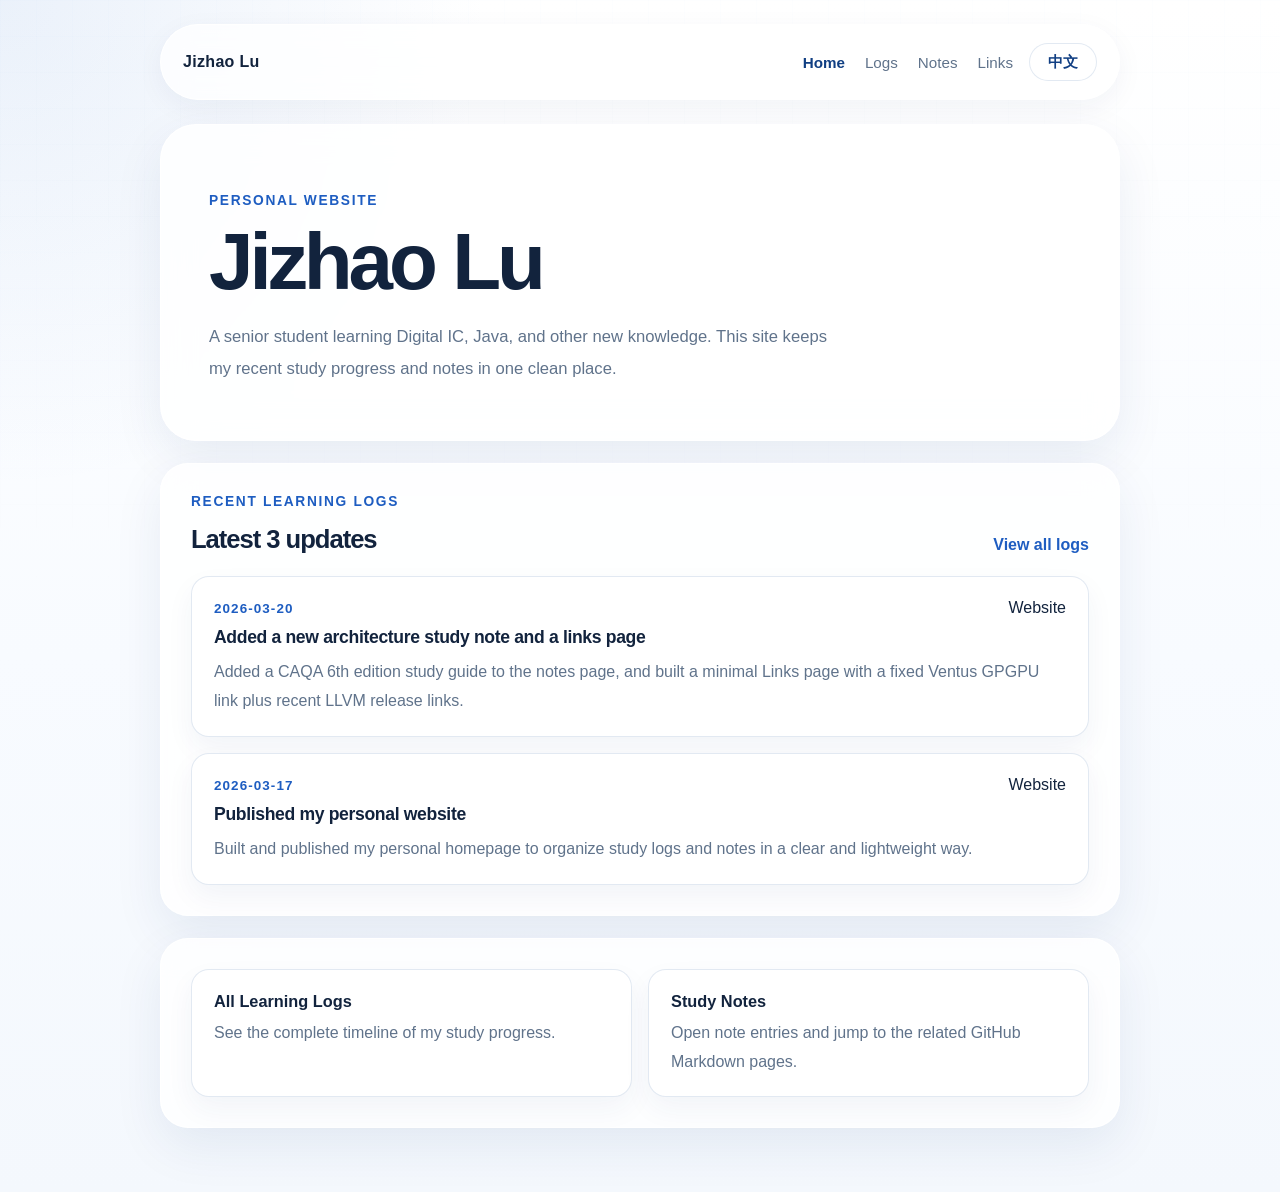
==== index.html @ 476d15a0 "Initial public release" ====
<!DOCTYPE html>
<html lang="en">

<head>
  <meta charset="UTF-8">
  <meta name="viewport" content="width=device-width, initial-scale=1.0">
  <title>Jizhao Lu</title>
  <meta name="description" content="Jizhao Lu's personal homepage. Learning Digital IC, Java, and other new knowledge.">
  <link rel="stylesheet" href="style.css">
</head>

<body data-page="home">
  <div class="site-shell">
    <header class="site-header">
      <a class="brand" href="index.html">Jizhao Lu</a>
      <div class="header-actions">
        <nav class="site-nav" aria-label="Primary">
          <a href="index.html" aria-current="page" data-i18n="nav.home">Home</a>
          <a href="logs.html" data-i18n="nav.logs">Logs</a>
          <a href="notes.html" data-i18n="nav.notes">Notes</a>
          <a href="links.html" data-i18n="nav.links">Links</a>
        </nav>
        <button class="lang-toggle" type="button" id="lang-toggle" aria-label="Switch language">
          中文
        </button>
      </div>
    </header>

    <main>
      <section class="hero">
        <p class="eyebrow" data-i18n="home.eyebrow">Personal Website</p>
        <h1>Jizhao Lu</h1>
        <p class="hero-text" data-i18n="home.heroText">
          A senior student learning Digital IC, Java, and other new knowledge.
          This site keeps my recent study progress and notes in one clean place.
        </p>
      </section>

      <section class="section-block">
        <div class="section-heading">
          <div>
            <p class="section-kicker" data-i18n="home.logsKicker">Recent Learning Logs</p>
            <h2 data-i18n="home.logsTitle">Latest 3 updates</h2>
          </div>
          <a class="text-link" href="logs.html" data-i18n="home.viewAllLogs">View all logs</a>
        </div>
        <div id="recent-logs" class="log-list" aria-live="polite"></div>
      </section>

      <section class="section-block compact-links">
        <a class="panel-link" href="logs.html">
          <span class="panel-title" data-i18n="home.allLogsTitle">All Learning Logs</span>
          <span class="panel-copy" data-i18n="home.allLogsCopy">See the complete timeline of my study progress.</span>
        </a>
        <a class="panel-link" href="notes.html">
          <span class="panel-title" data-i18n="home.notesTitle">Study Notes</span>
          <span class="panel-copy" data-i18n="home.notesCopy">Open note entries and jump to the related GitHub Markdown
            pages.</span>
        </a>
      </section>
    </main>
  </div>

  <script src="app.js"></script>
</body>

</html>
---- style.css ----
:root {
  --bg: #f8fbff;
  --bg-soft: #eef5ff;
  --surface: rgba(255, 255, 255, 0.82);
  --surface-strong: #ffffff;
  --border: rgba(21, 74, 145, 0.12);
  --border-strong: rgba(21, 74, 145, 0.18);
  --text: #12233d;
  --muted: #60738b;
  --accent: #1e5dc1;
  --accent-deep: #113f83;
  --shadow: 0 18px 50px rgba(15, 54, 112, 0.08);
  --radius-lg: 24px;
  --radius-md: 18px;
  --radius-sm: 14px;
  --max-width: 960px;
}

* {
  box-sizing: border-box;
}

html {
  scroll-behavior: smooth;
}

body {
  margin: 0;
  min-height: 100vh;
  font-family: "Segoe UI", "PingFang SC", "Microsoft YaHei", sans-serif;
  color: var(--text);
  background:
    radial-gradient(circle at top left, rgba(55, 120, 210, 0.1), transparent 28%),
    linear-gradient(180deg, #ffffff 0%, var(--bg) 55%, #f4f8fd 100%);
}

body::before {
  content: "";
  position: fixed;
  inset: 0;
  pointer-events: none;
  background:
    linear-gradient(90deg, rgba(30, 93, 193, 0.03) 1px, transparent 1px),
    linear-gradient(rgba(30, 93, 193, 0.03) 1px, transparent 1px);
  background-size: 36px 36px;
  mask-image: linear-gradient(180deg, rgba(0, 0, 0, 0.28), transparent 75%);
}

a {
  color: inherit;
}

.site-shell {
  width: min(calc(100% - 32px), var(--max-width));
  margin: 0 auto;
  padding: 24px 0 64px;
}

.site-header {
  display: flex;
  align-items: center;
  justify-content: space-between;
  gap: 20px;
  padding: 18px 22px;
  border: 1px solid rgba(255, 255, 255, 0.95);
  border-radius: 999px;
  background: rgba(255, 255, 255, 0.76);
  backdrop-filter: blur(14px);
  box-shadow: 0 8px 28px rgba(13, 44, 89, 0.05);
}

.header-actions {
  display: flex;
  align-items: center;
  gap: 16px;
}

.brand {
  text-decoration: none;
  font-weight: 700;
  letter-spacing: 0.02em;
}

.site-nav {
  display: flex;
  align-items: center;
  gap: 20px;
}

.site-nav a {
  text-decoration: none;
  color: var(--muted);
  font-size: 0.95rem;
}

.site-nav a[aria-current="page"] {
  color: var(--accent-deep);
  font-weight: 600;
}

.lang-toggle {
  min-width: 68px;
  height: 38px;
  padding: 0 14px;
  border: 1px solid var(--border);
  border-radius: 999px;
  background: rgba(255, 255, 255, 0.86);
  color: var(--accent-deep);
  font: inherit;
  font-size: 0.92rem;
  font-weight: 600;
  cursor: pointer;
  transition: transform 180ms ease, border-color 180ms ease, box-shadow 180ms ease;
}

.lang-toggle:hover {
  transform: translateY(-1px);
  border-color: var(--border-strong);
  box-shadow: 0 10px 24px rgba(15, 54, 112, 0.08);
}

.hero,
.page-intro,
.section-block {
  border: 1px solid rgba(255, 255, 255, 0.96);
  background: var(--surface);
  backdrop-filter: blur(16px);
  box-shadow: var(--shadow);
}

.hero {
  margin-top: 24px;
  padding: 68px 48px 56px;
  border-radius: 36px;
}

.eyebrow,
.section-kicker {
  margin: 0 0 16px;
  color: var(--accent);
  font-size: 0.86rem;
  font-weight: 600;
  letter-spacing: 0.12em;
  text-transform: uppercase;
}

.hero h1,
.page-intro h1 {
  margin: 0;
  font-size: clamp(2.8rem, 7vw, 5rem);
  letter-spacing: -0.05em;
  line-height: 0.94;
  font-weight: 700;
}

.hero-text,
.page-copy {
  max-width: 640px;
  margin: 22px 0 0;
  color: var(--muted);
  font-size: 1.04rem;
  line-height: 1.9;
}

html[lang="zh-CN"] body[data-page="home"] .hero h1 {
  font-size: clamp(2.4rem, 6vw, 4.4rem);
  font-weight: 600;
  letter-spacing: -0.035em;
  line-height: 1.08;
}

html[lang="zh-CN"] body[data-page="home"] .hero-text {
  font-size: 1.08rem;
  color: #4d6482;
  max-width: 34rem;
  line-height: 2;
}

html[lang="zh-CN"] .eyebrow,
html[lang="zh-CN"] .section-kicker,
html[lang="zh-CN"] .log-date,
html[lang="zh-CN"] .note-tag {
  letter-spacing: 0.06em;
}

html[lang="zh-CN"] .page-intro h1 {
  font-size: clamp(2.3rem, 5vw, 3.5rem);
  font-weight: 600;
  letter-spacing: -0.03em;
  line-height: 1.12;
}

html[lang="zh-CN"] .page-copy {
  max-width: 36rem;
  font-size: 1.06rem;
  line-height: 1.95;
  color: #4d6482;
}

html[lang="zh-CN"] .section-heading h2 {
  font-size: 1.48rem;
  font-weight: 600;
  letter-spacing: -0.025em;
  line-height: 1.24;
}

html[lang="zh-CN"] .log-card h3,
html[lang="zh-CN"] .note-card h3,
html[lang="zh-CN"] .link-title,
html[lang="zh-CN"] .panel-title {
  font-weight: 600;
  letter-spacing: -0.015em;
  line-height: 1.42;
}

html[lang="zh-CN"] .log-card p,
html[lang="zh-CN"] .note-card p,
html[lang="zh-CN"] .panel-copy,
html[lang="zh-CN"] .state-card p {
  max-width: 38rem;
  line-height: 1.92;
  color: #556b86;
}

html[lang="zh-CN"] .log-meta,
html[lang="zh-CN"] .note-meta {
  margin-bottom: 12px;
}

html[lang="zh-CN"] .link-source {
  letter-spacing: 0.04em;
}

.page-intro {
  margin-top: 24px;
  padding: 44px 38px;
  border-radius: 30px;
}

.section-block {
  margin-top: 22px;
  padding: 30px;
  border-radius: 28px;
}

.section-heading {
  display: flex;
  align-items: end;
  justify-content: space-between;
  gap: 16px;
  margin-bottom: 22px;
}

.section-heading h2 {
  margin: 4px 0 0;
  font-size: 1.6rem;
  letter-spacing: -0.04em;
}

.text-link {
  text-decoration: none;
  color: var(--accent);
  font-weight: 600;
  white-space: nowrap;
}

.log-list,
.note-list,
.link-list,
.compact-links {
  display: grid;
  gap: 16px;
}

.log-card,
.note-card,
.link-item,
.panel-link,
.state-card {
  padding: 22px 22px 20px;
  border-radius: var(--radius-md);
  border: 1px solid var(--border);
  background: var(--surface-strong);
  box-shadow: 0 12px 28px rgba(15, 54, 112, 0.05);
}

.log-meta,
.note-meta {
  display: flex;
  align-items: center;
  justify-content: space-between;
  gap: 12px;
  margin-bottom: 10px;
}

.log-date,
.note-tag {
  color: var(--accent);
  font-size: 0.84rem;
  font-weight: 600;
  letter-spacing: 0.08em;
  text-transform: uppercase;
}

.log-card h3,
.note-card h3 {
  margin: 0 0 10px;
  font-size: 1.1rem;
  letter-spacing: -0.02em;
}

.link-list {
  gap: 10px;
}

.link-item {
  display: grid;
  gap: 8px;
  padding: 18px 20px;
}

.link-title {
  color: var(--accent-deep);
  text-decoration: none;
  font-size: 1rem;
  font-weight: 600;
  line-height: 1.5;
}

.link-title:hover,
.link-url:hover {
  text-decoration: underline;
}

.link-meta {
  display: flex;
  align-items: center;
  gap: 12px;
  flex-wrap: wrap;
  color: var(--muted);
  font-size: 0.9rem;
}

.link-source {
  color: var(--accent);
  font-size: 0.8rem;
  font-weight: 600;
  letter-spacing: 0.08em;
  text-transform: uppercase;
}

.link-url {
  color: var(--muted);
  text-decoration: none;
  word-break: break-all;
}

.log-card p,
.note-card p,
.panel-copy,
.state-card p {
  margin: 0;
  color: var(--muted);
  line-height: 1.8;
}

.log-footer,
.note-footer {
  margin-top: 14px;
}

.log-footer a,
.note-footer a {
  color: var(--accent-deep);
  text-decoration: none;
  font-weight: 600;
}

.compact-links {
  grid-template-columns: repeat(2, minmax(0, 1fr));
}

.panel-link {
  display: flex;
  flex-direction: column;
  gap: 8px;
  text-decoration: none;
  transition: transform 180ms ease, border-color 180ms ease, box-shadow 180ms ease;
}

.panel-link:hover,
.log-card:hover,
.note-card:hover,
.link-item:hover {
  transform: translateY(-2px);
  border-color: var(--border-strong);
  box-shadow: 0 18px 36px rgba(15, 54, 112, 0.08);
}

.panel-title {
  font-size: 1.02rem;
  font-weight: 700;
}

.state-card {
  border-style: dashed;
  background: rgba(255, 255, 255, 0.66);
}

@media (max-width: 720px) {
  .site-shell {
    width: min(calc(100% - 20px), var(--max-width));
    padding-top: 14px;
  }

  .site-header {
    padding: 16px 18px;
    border-radius: 24px;
    align-items: flex-start;
    flex-direction: column;
  }

  .header-actions {
    width: 100%;
    align-items: flex-start;
    flex-direction: column;
  }

  .site-nav {
    gap: 16px;
    flex-wrap: wrap;
  }

  .hero {
    padding: 44px 24px 36px;
    border-radius: 28px;
  }

  .page-intro,
  .section-block {
    padding: 22px 18px;
    border-radius: 22px;
  }

  .section-heading {
    align-items: flex-start;
    flex-direction: column;
  }

  .compact-links {
    grid-template-columns: 1fr;
  }

  .log-meta,
  .note-meta {
    align-items: flex-start;
    flex-direction: column;
  }

  .link-meta {
    align-items: flex-start;
    flex-direction: column;
    gap: 6px;
  }
}
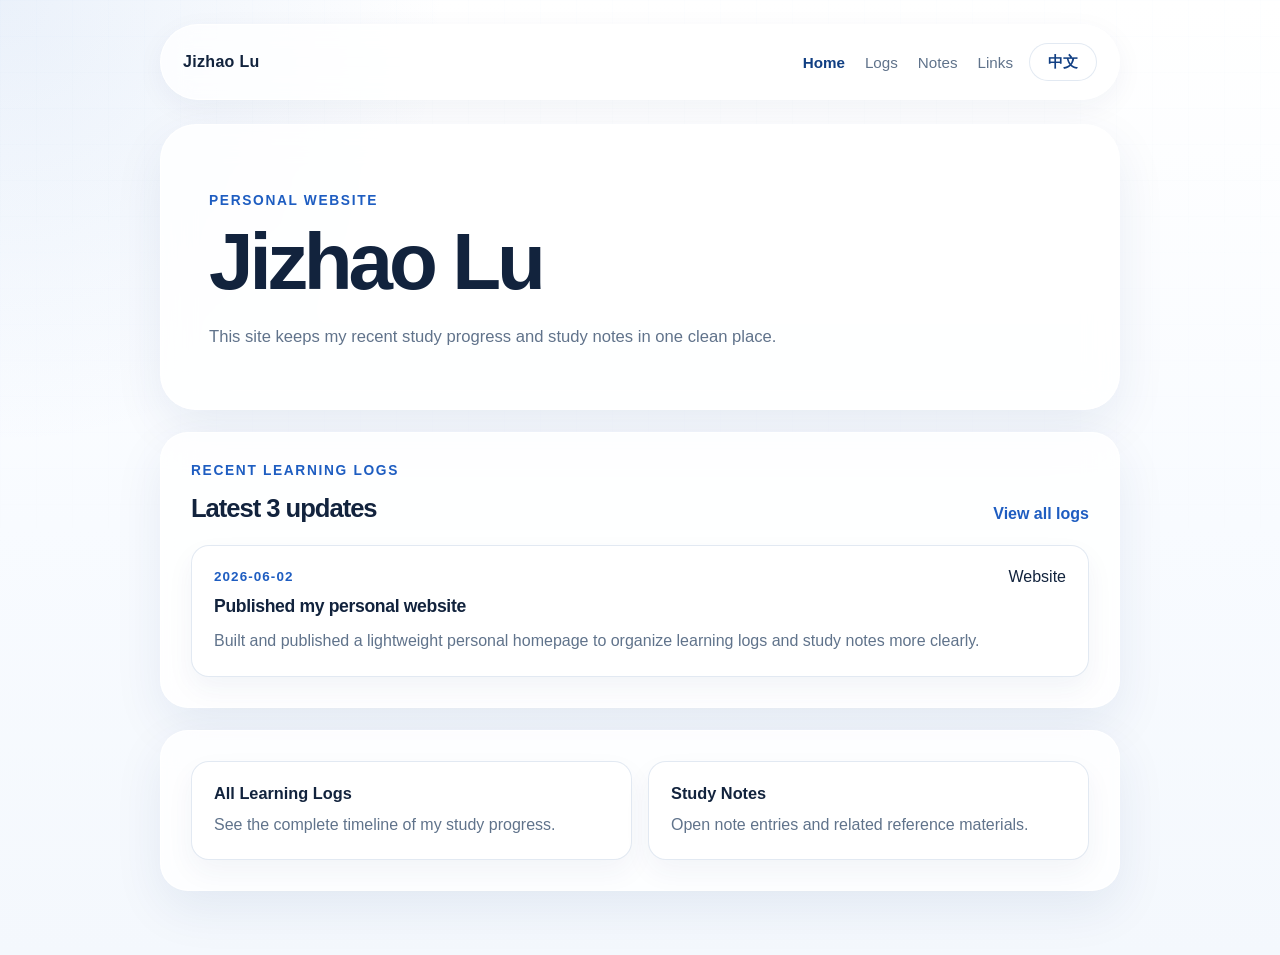
==== commit 0a42c0d0: "add temporary CUDA learning note" ====
--- a/index.html
+++ b/index.html
@@ -5,7 +5,7 @@
   <meta charset="UTF-8">
   <meta name="viewport" content="width=device-width, initial-scale=1.0">
   <title>Jizhao Lu</title>
-  <meta name="description" content="Jizhao Lu's personal homepage. Learning Digital IC, Java, and other new knowledge.">
+  <meta name="description" content="Jizhao Lu's personal homepage for learning logs and study notes.">
   <link rel="stylesheet" href="style.css">
 </head>
 
@@ -31,8 +31,7 @@
         <p class="eyebrow" data-i18n="home.eyebrow">Personal Website</p>
         <h1>Jizhao Lu</h1>
         <p class="hero-text" data-i18n="home.heroText">
-          A senior student learning Digital IC, Java, and other new knowledge.
-          This site keeps my recent study progress and notes in one clean place.
+          This site keeps my recent study progress and study notes in one clean place.
         </p>
       </section>
 
@@ -54,8 +53,7 @@
         </a>
         <a class="panel-link" href="notes.html">
           <span class="panel-title" data-i18n="home.notesTitle">Study Notes</span>
-          <span class="panel-copy" data-i18n="home.notesCopy">Open note entries and jump to the related GitHub Markdown
-            pages.</span>
+          <span class="panel-copy" data-i18n="home.notesCopy">Open note entries and related reference materials.</span>
         </a>
       </section>
     </main>
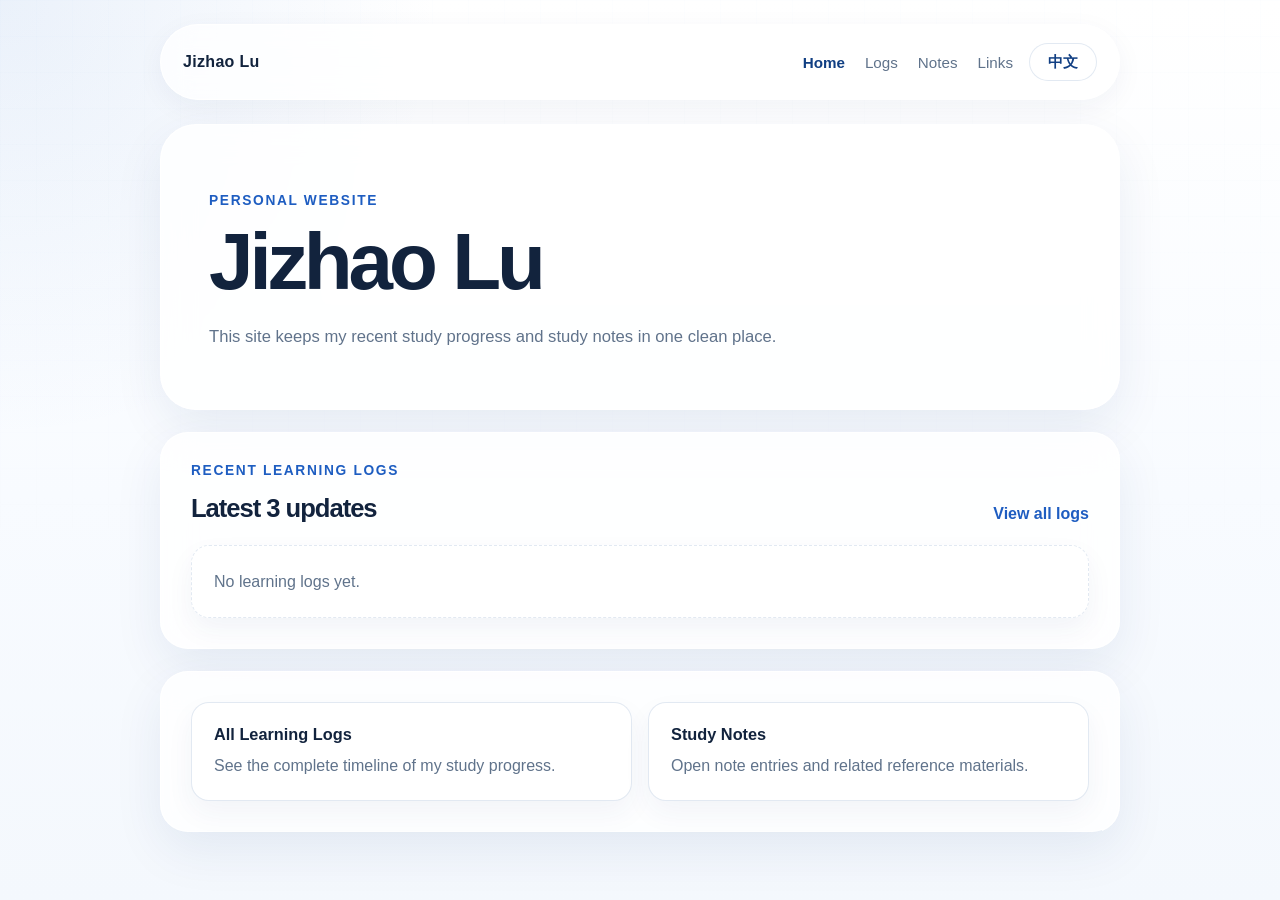
==== commit b7c38f51: "Initial commit" ====
--- a/index.html
+++ b/index.html
@@ -6,7 +6,7 @@
   <meta name="viewport" content="width=device-width, initial-scale=1.0">
   <title>Jizhao Lu</title>
   <meta name="description" content="Jizhao Lu's personal homepage for learning logs and study notes.">
-  <link rel="stylesheet" href="style.css">
+  <link rel="stylesheet" href="style.css?v=initial">
 </head>
 
 <body data-page="home">
@@ -59,7 +59,7 @@
     </main>
   </div>
 
-  <script src="app.js"></script>
+  <script src="app.js?v=initial"></script>
 </body>
 
 </html>
--- a/style.css
+++ b/style.css
@@ -272,6 +272,42 @@
   gap: 16px;
 }
 
+.tag-filter {
+  display: flex;
+  flex-wrap: wrap;
+  gap: 10px;
+  margin-bottom: 18px;
+}
+
+.tag-filter:empty {
+  display: none;
+}
+
+.tag-filter-button,
+.note-pill {
+  border-radius: 999px;
+  border: 1px solid var(--border);
+  background: rgba(255, 255, 255, 0.82);
+  color: var(--muted);
+  font: inherit;
+  font-size: 0.84rem;
+  font-weight: 600;
+}
+
+.tag-filter-button {
+  padding: 7px 13px;
+  cursor: pointer;
+  transition: color 180ms ease, background 180ms ease, border-color 180ms ease, box-shadow 180ms ease;
+}
+
+.tag-filter-button:hover,
+.tag-filter-button[aria-pressed="true"] {
+  border-color: var(--border-strong);
+  background: var(--bg-soft);
+  color: var(--accent-deep);
+  box-shadow: 0 8px 18px rgba(15, 54, 112, 0.06);
+}
+
 .log-card,
 .note-card,
 .link-item,
@@ -309,6 +345,22 @@
   letter-spacing: -0.02em;
 }
 
+.note-tags {
+  display: flex;
+  flex-wrap: wrap;
+  gap: 8px;
+  margin-top: 14px;
+}
+
+.note-pill {
+  display: inline-flex;
+  align-items: center;
+  min-height: 28px;
+  padding: 4px 10px;
+  color: var(--accent-deep);
+  background: var(--bg-soft);
+}
+
 .link-list {
   gap: 10px;
 }
